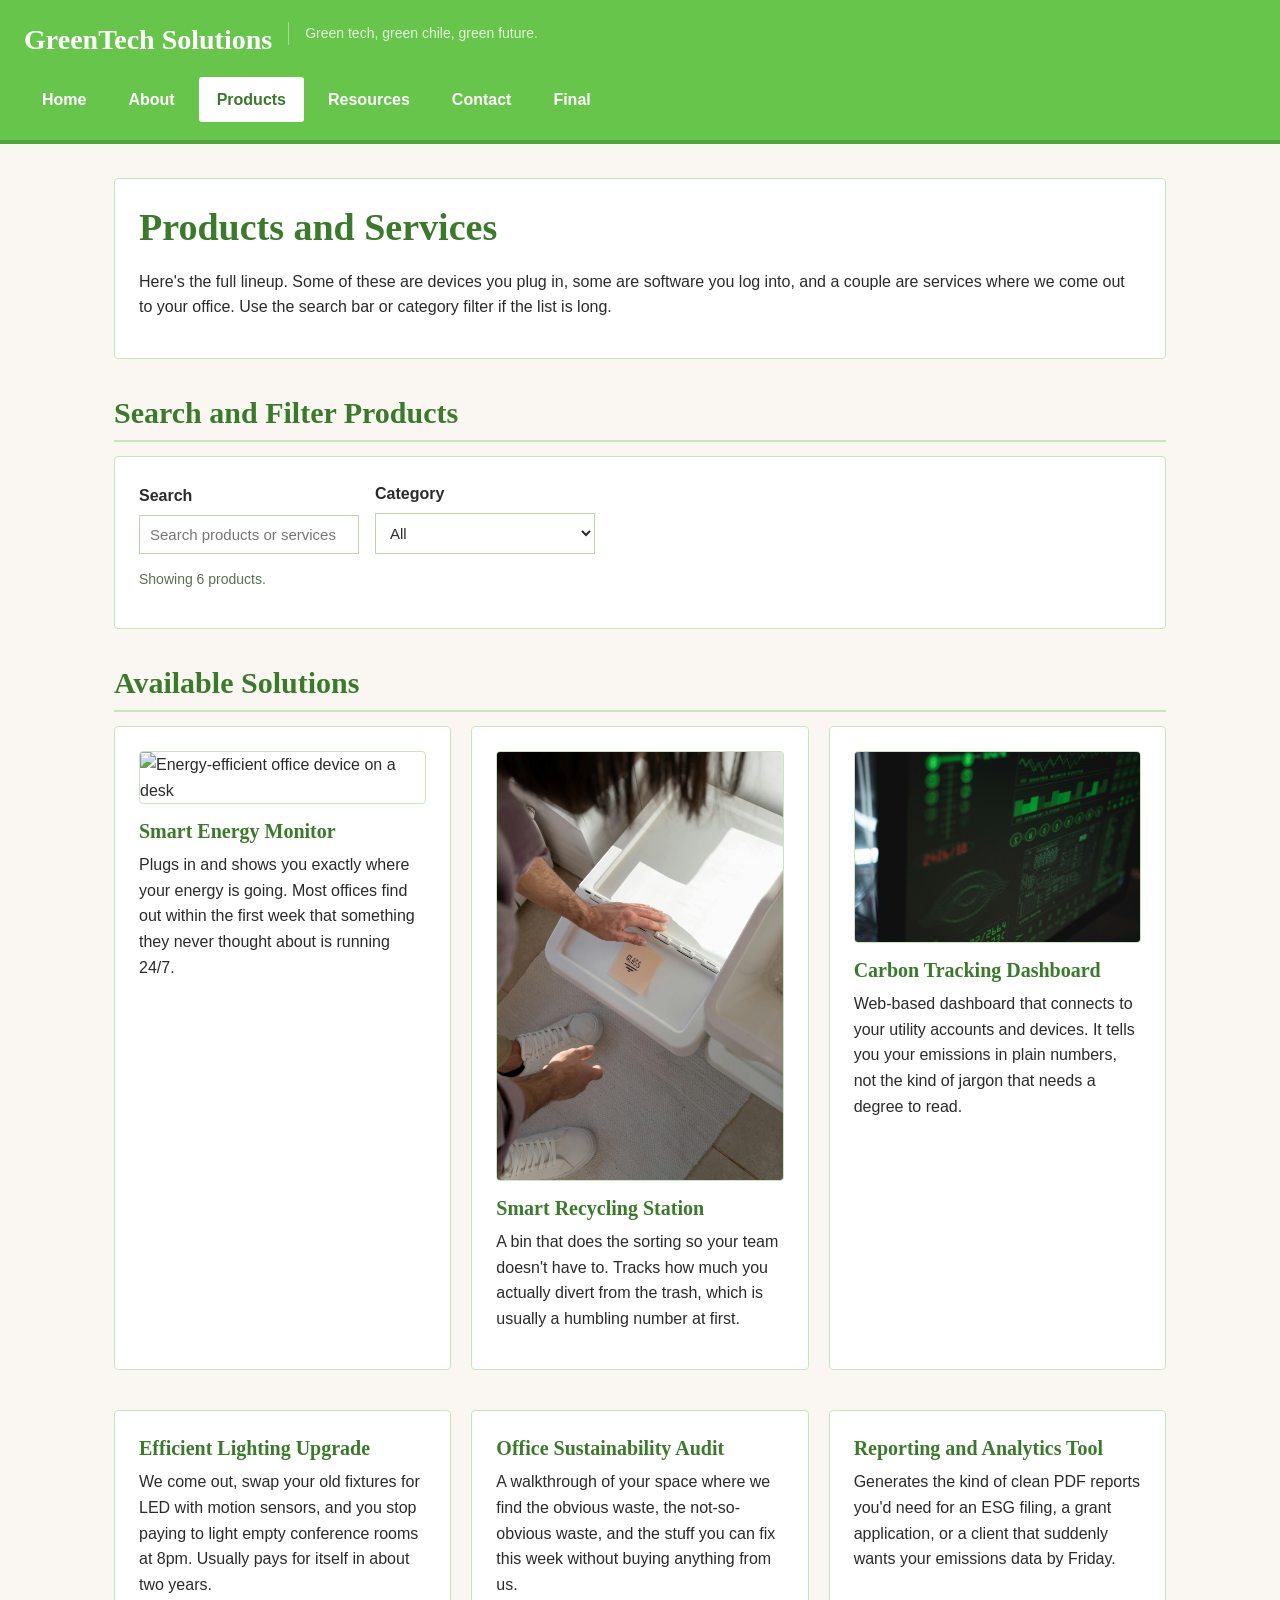
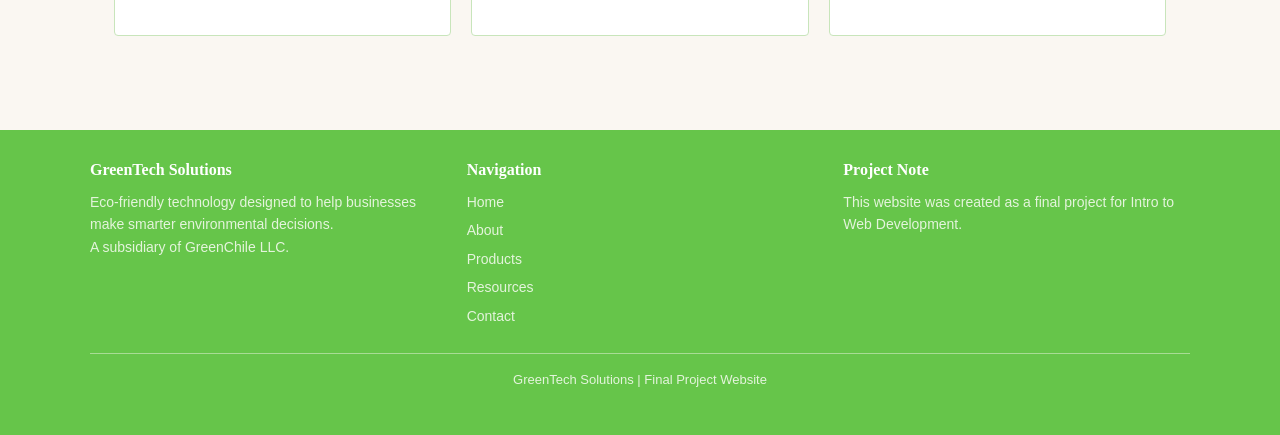
==== products.html @ cb7fe86d "Final Project Files, completed and will host them on Github pages as an extra step." ====
<!DOCTYPE html>
<html lang="en">
<head>
    <meta charset="UTF-8">
    <meta name="viewport" content="width=device-width, initial-scale=1.0">
    <title>GreenTech Solutions | Products</title>
    <link rel="stylesheet" href="css/styles.css">
</head>
<body>
    <a href="#main-content" class="skip-link">Skip to main content</a>

    <header class="site-header">
        <div class="brand">
            <p class="brand-name">GreenTech Solutions</p>
            <p class="brand-tag">Green tech, green chile, green future.</p>
        </div>

        <nav class="main-nav" aria-label="Main navigation">
            <ul>
                <li><a href="index.html">Home</a></li>
                <li><a href="about.html">About</a></li>
                <li><a href="products.html" class="active">Products</a></li>
                <li><a href="resources.html">Resources</a></li>
                <li><a href="contact.html">Contact</a></li>
                <li><a href="index.html">Final</a></li>
            </ul>
        </nav>
    </header>

    <main id="main-content">
        <section class="card">
            <h1>Products and Services</h1>
            <p>
                Here's the full lineup. Some of these are devices you plug in, some are software you log into,
                and a couple are services where we come out to your office. Use the search bar or category
                filter if the list is long.
            </p>
        </section>

        <section>
            <h2>Search and Filter Products</h2>
            <div class="card">
                <div class="filter-tools">
                    <div class="filter-group">
                        <label for="product-search">Search</label>
                        <input type="text" id="product-search" placeholder="Search products or services">
                    </div>

                    <div class="filter-group">
                        <label for="product-filter">Category</label>
                        <select id="product-filter">
                            <option value="all">All</option>
                            <option value="energy">Energy</option>
                            <option value="recycling">Recycling</option>
                            <option value="software">Software</option>
                            <option value="service">Service</option>
                        </select>
                    </div>
                </div>

                <p id="product-message" class="helper-text">Use the search and filter tools to narrow the list.</p>
            </div>
        </section>

        <section>
            <h2>Available Solutions</h2>

            <div class="home-grid" id="product-list">
                <article class="card product-card" data-category="energy">
                    <img src="images/energy-device.jpg" alt="Energy-efficient office device on a desk" class="page-image">
                    <h3>Smart Energy Monitor</h3>
                    <p>
                        Plugs in and shows you exactly where your energy is going. Most offices find out within
                        the first week that something they never thought about is running 24/7.
                    </p>
                </article>

                <article class="card product-card" data-category="recycling">
                    <img src="images/smart-recycling.jpg" alt="Smart recycling station in a modern office" class="page-image">
                    <h3>Smart Recycling Station</h3>
                    <p>
                        A bin that does the sorting so your team doesn't have to. Tracks how much you actually
                        divert from the trash, which is usually a humbling number at first.
                    </p>
                </article>

                <article class="card product-card" data-category="software">
                    <img src="images/carbon-tracking.jpg" alt="Carbon tracking dashboard with sustainability data" class="page-image">
                    <h3>Carbon Tracking Dashboard</h3>
                    <p>
                        Web-based dashboard that connects to your utility accounts and devices. It tells you your
                        emissions in plain numbers, not the kind of jargon that needs a degree to read.
                    </p>
                </article>

                <article class="card product-card" data-category="energy">
                    <h3>Efficient Lighting Upgrade</h3>
                    <p>
                        We come out, swap your old fixtures for LED with motion sensors, and you stop paying to
                        light empty conference rooms at 8pm. Usually pays for itself in about two years.
                    </p>
                </article>

                <article class="card product-card" data-category="service">
                    <h3>Office Sustainability Audit</h3>
                    <p>
                        A walkthrough of your space where we find the obvious waste, the not-so-obvious waste,
                        and the stuff you can fix this week without buying anything from us.
                    </p>
                </article>

                <article class="card product-card" data-category="software">
                    <h3>Reporting and Analytics Tool</h3>
                    <p>
                        Generates the kind of clean PDF reports you'd need for an ESG filing, a grant application,
                        or a client that suddenly wants your emissions data by Friday.
                    </p>
                </article>
            </div>
        </section>
    </main>

    <footer class="site-footer">
        <div class="footer-inner">
            <div class="footer-grid">
                <div class="footer-col">
                    <h3>GreenTech Solutions</h3>
                    <p>Eco-friendly technology designed to help businesses make smarter environmental decisions.</p>
                    <p>A subsidiary of GreenChile LLC.</p>
                </div>

                <div class="footer-col">
                    <h3>Navigation</h3>
                    <ul>
                        <li><a href="index.html">Home</a></li>
                        <li><a href="about.html">About</a></li>
                        <li><a href="products.html">Products</a></li>
                        <li><a href="resources.html">Resources</a></li>
                        <li><a href="contact.html">Contact</a></li>
                    </ul>
                </div>

                <div class="footer-col">
                    <h3>Project Note</h3>
                    <p>This website was created as a final project for Intro to Web Development.</p>
                </div>
            </div>

            <div class="footer-bottom">
                <p>GreenTech Solutions | Final Project Website</p>
            </div>
        </div>
    </footer>

    <script src="js/script.js"></script>
</body>
</html>
---- css/styles.css ----
* {
    box-sizing: border-box;
}

body {
    margin: 0;
    padding: 0;
    background-color: #FAF7F2;
    color: #2A2A2A;
    font-family: Arial, sans-serif;
    font-size: 16px;
    line-height: 1.6;
}

/* Accessibility */
.skip-link {
    position: absolute;
    left: -999px;
    top: 0;
    background-color: #3A7A2A;
    color: #FFFFFF;
    padding: 10px 16px;
    z-index: 100;
}

.skip-link:focus {
    left: 10px;
    top: 10px;
}

/* Header */
.site-header {
    background-color: #66C54A;
    border-bottom: 4px solid #52A53A;
    padding: 18px 24px;
}

.brand {
    display: flex;
    align-items: center;
    margin-bottom: 14px;
}

.brand-name {
    color: #FFFFFF;
    font-family: Georgia, serif;
    font-size: 28px;
    font-weight: bold;
    margin: 0;
}

.brand-tag {
    color: #E4F4DC;
    font-size: 14px;
    margin-left: 16px;
    padding-left: 16px;
    border-left: 1px solid #A8DC95;
}

/* Navigation */
.main-nav ul {
    list-style: none;
    margin: 0;
    padding: 0;
    display: flex;
    flex-wrap: wrap;
    gap: 6px;
}

.main-nav li {
    margin: 0;
}

.main-nav a {
    display: block;
    color: #FFFFFF;
    text-decoration: none;
    padding: 10px 18px;
    font-size: 16px;
    font-weight: bold;
    border-radius: 3px;
}

.main-nav a:hover,
.main-nav a:focus {
    background-color: #E4F4DC;
    color: #3A7A2A;
}

.main-nav a.active {
    background-color: #FFFFFF;
    color: #3A7A2A;
}

/* Main layout */
main {
    max-width: 1100px;
    margin: 0 auto;
    padding: 34px 24px;
}

/* Headings */
h1,
h2,
h3 {
    font-family: Georgia, serif;
    color: #3A7A2A;
    line-height: 1.3;
}

h1 {
    font-size: 38px;
    margin: 0 0 16px 0;
}

h2 {
    font-size: 30px;
    margin: 34px 0 14px 0;
    padding-bottom: 8px;
    border-bottom: 2px solid #C8E5BB;
}

h3 {
    font-size: 20px;
    margin: 18px 0 8px 0;
}

/* Text */
p {
    margin: 0 0 14px 0;
}

a {
    color: #3A7A2A;
    text-decoration: underline;
}

a:hover {
    color: #52A53A;
}

/* Buttons */
.btn {
    display: inline-block;
    background-color: #66C54A;
    color: #FFFFFF;
    padding: 12px 24px;
    border: 2px solid #66C54A;
    font-size: 15px;
    font-weight: bold;
    font-family: Arial, sans-serif;
    text-decoration: none;
    border-radius: 3px;
    cursor: pointer;
}

.btn:hover {
    background-color: #52A53A;
    border-color: #52A53A;
    color: #FFFFFF;
}

.btn-outline {
    background-color: transparent;
    color: #3A7A2A;
    border: 2px solid #66C54A;
}

.btn-outline:hover {
    background-color: #66C54A;
    color: #FFFFFF;
}

/* Cards */
.card {
    background-color: #FFFFFF;
    border: 1px solid #C8E5BB;
    border-radius: 4px;
    padding: 24px;
    margin-bottom: 20px;
}

.card h3 {
    margin-top: 0;
}

/* Images */
.page-image {
    width: 100%;
    border-radius: 4px;
    margin-bottom: 14px;
    border: 1px solid #C8E5BB;
    display: block;
}

/* Home / shared grid */
.home-grid {
    display: flex;
    flex-wrap: wrap;
    gap: 20px;
}

.home-grid .card {
    flex: 1;
    min-width: 250px;
}

.hero-card {
    background-color: #FFFFFF;
    border: 1px solid #C8E5BB;
    padding: 32px;
}

/* Product filter */
.filter-tools {
    display: flex;
    flex-wrap: wrap;
    gap: 16px;
    align-items: end;
}

.filter-group {
    display: flex;
    flex-direction: column;
    min-width: 220px;
}

.filter-group label {
    font-weight: bold;
    margin-bottom: 6px;
}

.filter-group input,
.filter-group select {
    padding: 10px;
    border: 1px solid #B8D8A8;
    font-size: 15px;
    font-family: Arial, sans-serif;
    background-color: #FFFFFF;
    color: #2A2A2A;
}

.helper-text {
    margin-top: 14px;
    font-size: 14px;
    color: #5A7050;
}
.timeline-list {
    border-left: 4px solid #66C54A;
}

.timeline-entry {
    padding-left: 16px;
    margin-bottom: 18px;
}

/* Forms */
.form-stack {
    display: flex;
    flex-direction: column;
    gap: 10px;
}

.form-stack label {
    font-weight: bold;
}

.form-stack input,
.form-stack textarea {
    padding: 10px;
    border: 1px solid #B8D8A8;
    font-size: 15px;
    font-family: Arial, sans-serif;
    background-color: #FFFFFF;
    color: #2A2A2A;
}

.form-stack input:focus,
.form-stack textarea:focus,
.filter-group input:focus,
.filter-group select:focus {
    outline: 2px solid #66C54A;
    outline-offset: 2px;
}

/* Messages */
.message-box {
    margin-top: 16px;
    padding: 14px 16px;
    background-color: #E4F4DC;
    border-left: 4px solid #66C54A;
    font-size: 15px;
}

/* Footer */
.site-footer {
    background-color: #66C54A;
    color: #E4F4DC;
    padding: 30px 24px;
    margin-top: 40px;
}

.footer-inner {
    max-width: 1100px;
    margin: 0 auto;
}

.footer-grid {
    display: flex;
    flex-wrap: wrap;
    gap: 30px;
    margin-bottom: 20px;
}

.footer-col {
    flex: 1;
    min-width: 200px;
}

.footer-col h3 {
    color: #FFFFFF;
    font-size: 16px;
    margin: 0 0 10px 0;
}

.footer-col p,
.footer-col ul {
    margin: 0;
    padding: 0;
    font-size: 14px;
    color: #E4F4DC;
}

.footer-col ul {
    list-style: none;
}

.footer-col li {
    margin-bottom: 6px;
}

.footer-col a {
    color: #E4F4DC;
    text-decoration: none;
}

.footer-col a:hover,
.footer-col a:focus {
    color: #FFFFFF;
    text-decoration: underline;
}

.footer-bottom {
    border-top: 1px solid #A8DC95;
    padding-top: 16px;
    text-align: center;
    font-size: 13px;
    color: #E4F4DC;
}

/* Responsive */
@media (max-width: 768px) {
    h1 {
        font-size: 30px;
    }

    h2 {
        font-size: 24px;
    }

    .site-header {
        padding: 14px 16px;
    }

    .brand-name {
        font-size: 22px;
    }

    .brand-tag {
        font-size: 12px;
    }

    main {
        padding: 22px 16px;
    }

    .main-nav ul {
        flex-direction: column;
    }

    .main-nav a {
        text-align: center;
    }

    .filter-tools {
        flex-direction: column;
        align-items: stretch;
    }

    .filter-group {
        min-width: auto;
    }
}

@media (max-width: 480px) {
    body {
        font-size: 15px;
    }

    h1 {
        font-size: 26px;
    }

    .brand {
        flex-direction: column;
        align-items: flex-start;
    }

    .brand-tag {
        margin: 6px 0 0 0;
        padding: 0;
        border-left: none;
    }

    .footer-grid {
        flex-direction: column;
        gap: 20px;
    }

    .btn {
        width: 100%;
        text-align: center;
        margin-bottom: 10px;
    }
}
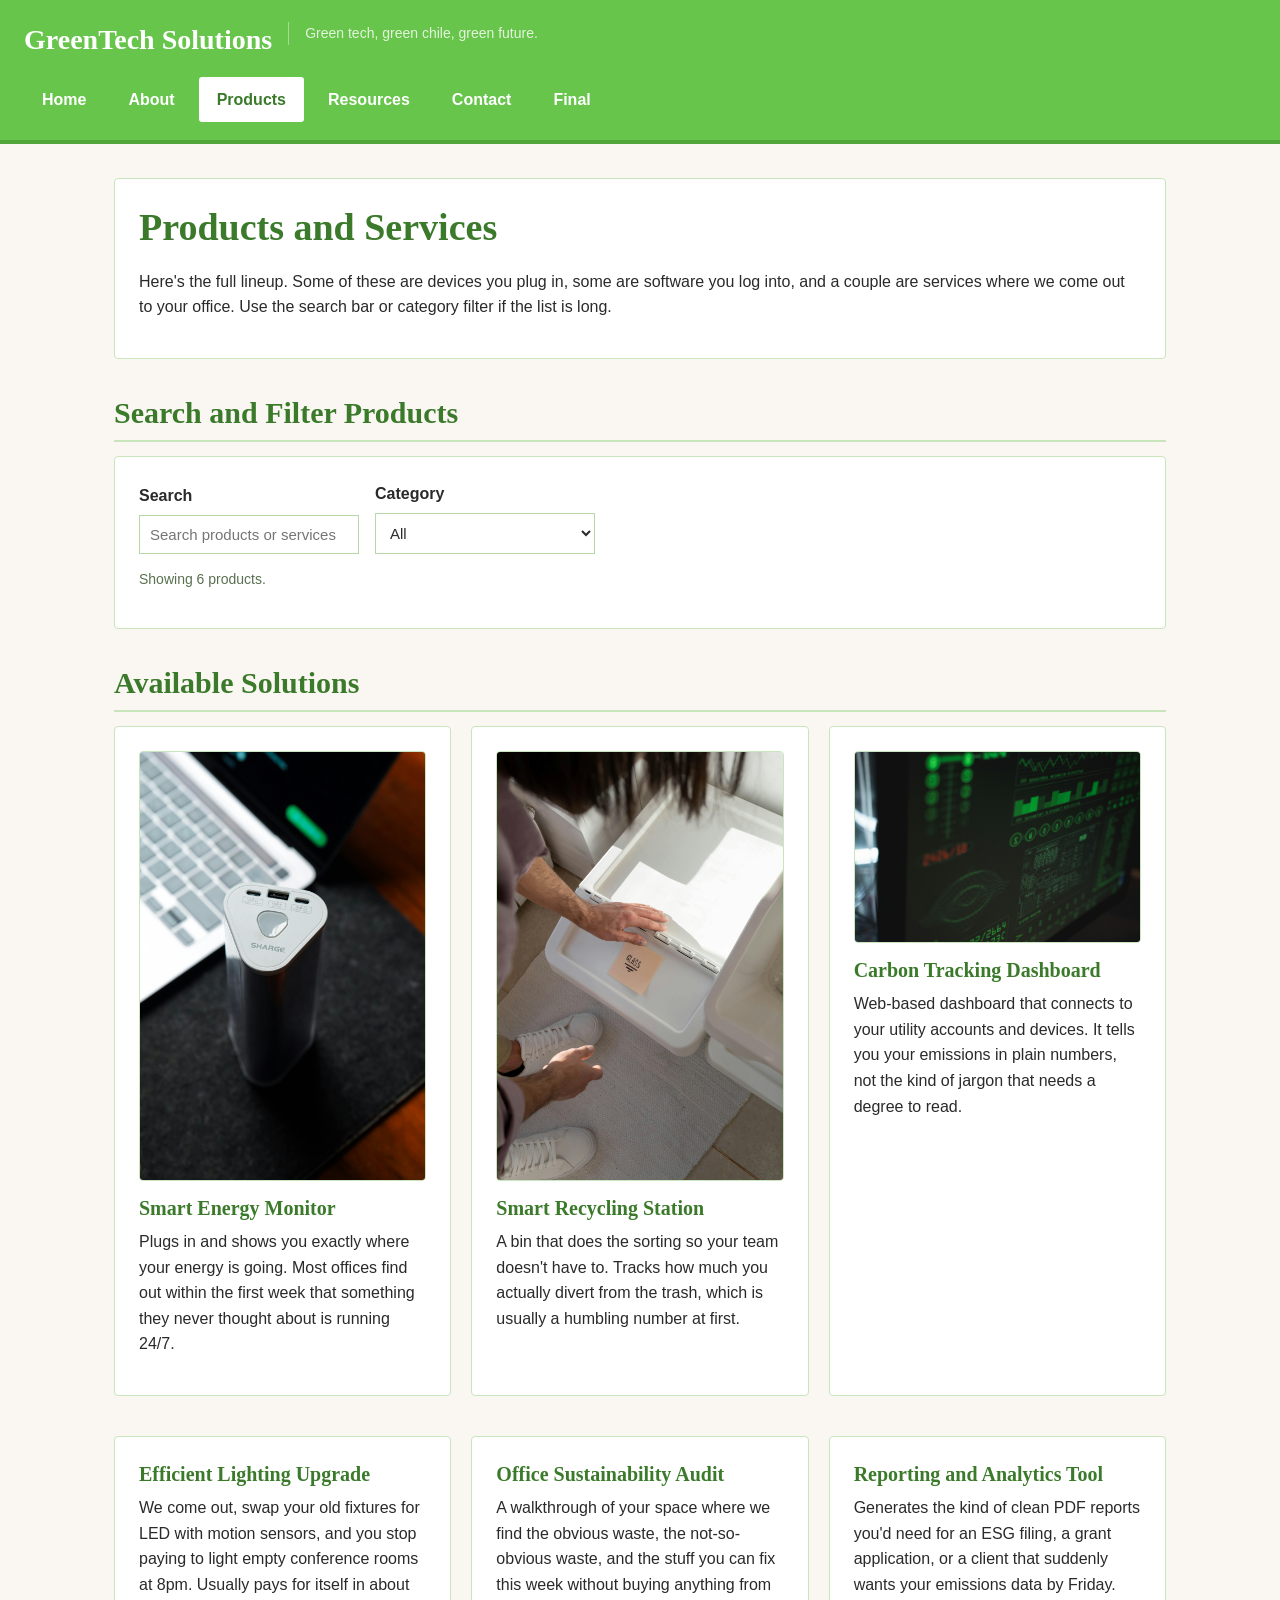
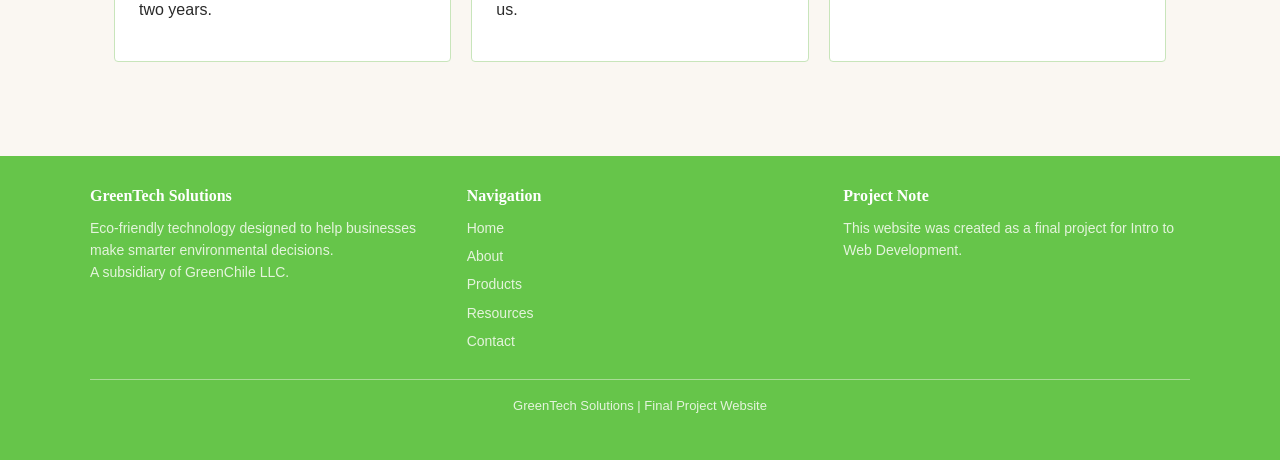
==== commit 960682f9: "Fixed issue with Live Website not showing an image in products page." ====
--- a/products.html
+++ b/products.html
@@ -67,7 +67,7 @@
 
             <div class="home-grid" id="product-list">
                 <article class="card product-card" data-category="energy">
-                    <img src="images/energy-device.jpg" alt="Energy-efficient office device on a desk" class="page-image">
+                    <img src="images/Energy-device.jpg" alt="Energy-efficient office device on a desk" class="page-image">
                     <h3>Smart Energy Monitor</h3>
                     <p>
                         Plugs in and shows you exactly where your energy is going. Most offices find out within
